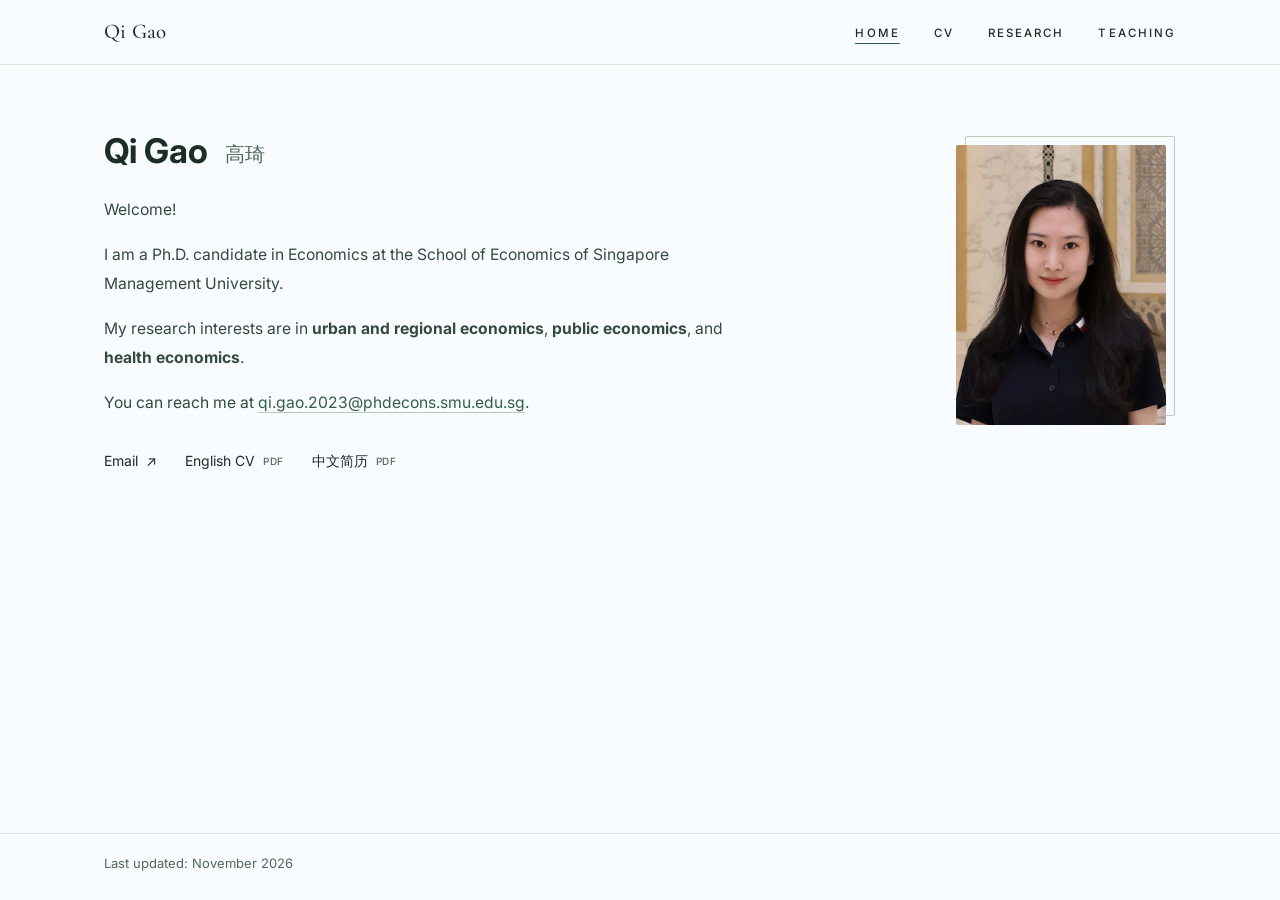
==== index.html @ 9c685627 "Add files via upload" ====
<!doctype html>
<html lang="en">
<head>
  <meta charset="utf-8">
  <meta name="viewport" content="width=device-width, initial-scale=1">
  <meta name="robots" content="noindex, nofollow, noimageindex">
  <meta name="theme-color" content="#f8fbff">
  <title>Qi Gao | Economics, Singapore Management University</title>
  <meta name="description" content="Qi Gao, Ph.D. candidate in Economics at Singapore Management University. Research interests: urban and regional economics; public economics; health economics.">
  <link rel="preconnect" href="https://fonts.googleapis.com">
  <link rel="preconnect" href="https://fonts.gstatic.com" crossorigin>
  <link rel="stylesheet" href="https://fonts.googleapis.com/css2?family=Cormorant+Garamond:wght@500;600&amp;family=Inter:wght@400;500;600;700&amp;display=swap">
  <link rel="stylesheet" href="style.css?v=20261125-lightblue">
  <script src="site.js?v=20261112-email-link" defer></script>
</head>
<body>
  <a class="skip-link" href="#main">Skip to content</a>
  <header class="topbar">
    <div class="inner">
      <a class="logo" href="index.html?v=20261111-home2">Qi Gao</a>
      <nav class="navigation" aria-label="Main navigation">
        <button class="menu-toggle" type="button" aria-label="Open menu" aria-controls="primary-menu" aria-expanded="false">
          <span></span><span></span><span></span>
        </button>
        <ul class="menu" id="primary-menu">
          <li><a href="index.html?v=20261111-home2" aria-current="page">Home</a></li>
          <li><a href="cv.html">CV</a></li>
          <li><a href="research.html">Research</a></li>
          <li><a href="teaching.html">Teaching</a></li>
        </ul>
      </nav>
    </div>
  </header>

  <main id="main">
<section class="hero" aria-labelledby="home-title">
  <div>
    <h1 id="home-title">Qi Gao <span class="name-cn" lang="zh-CN">高琦</span></h1>
    <p>Welcome!</p>
    <p>I am a Ph.D. candidate in Economics at the School of Economics of Singapore Management University.</p>
    <p>My research interests are in <strong>urban and regional economics</strong>, <strong>public economics</strong>, and <strong>health economics</strong>.</p>
    <p>You can reach me at <a href="mailto:qi.gao.2023@phdecons.smu.edu.sg">qi.gao.2023@phdecons.smu.edu.sg</a>.</p>
    <ul class="links" aria-label="Contact and curriculum vitae">
      <li><a href="mailto:qi.gao.2023@phdecons.smu.edu.sg">Email <span aria-hidden="true">↗</span></a></li>
      <li><a href="GaoQi.pdf">English CV <span class="file-type">PDF</span></a></li>
      <li><a href="GaoQi_zh.pdf" lang="zh-CN" hreflang="zh-CN">中文简历 <span class="file-type">PDF</span></a></li>
    </ul>
  </div>
  <div class="portrait">
    <img src="assets/photo.png" alt="Qi Gao" width="210" height="280" fetchpriority="high">
  </div>
</section>

  </main>

  <footer class="footer">
    <p>Last updated: <time datetime="2026-11">November 2026</time></p>
  </footer>
</body>
</html>
---- style.css ----
/* Qi Gao — academic website
   Layout: translucent top bar; two-column hero on Home; single column on inner pages.
   Fonts: Cormorant Garamond (name, headings) + Inter (text).
   To change colors, edit the values in :root only. */
:root {
  --bg: #f8fbff;            /* page background */
  --ink: #1c2d24;           /* main text */
  --body: #344a3d;          /* paragraph text */
  --muted: #526859;         /* secondary text */
  --line: #dce6da;          /* borders */
  --accent: #355e47;          /* deep green: accents, headings, links */
  --accent-light: #b9ccb7;    /* photo frame, underlines */
  --accent-wash: #edf4eb;     /* badges, hover */
  --display: "Cormorant Garamond", "Playfair Display", Georgia, "Songti SC", serif;
  --sans: "Inter", -apple-system, "Helvetica Neue", Arial, "PingFang SC", "Microsoft YaHei", sans-serif;
}

* { box-sizing: border-box; }
html { -webkit-text-size-adjust: 100%; scroll-padding-top: 80px; }
body {
  margin: 0; color: var(--ink); font-family: var(--sans); font-size: 16px; line-height: 1.7;
  background-color: var(--bg);
  min-height: 100vh; display: flex; flex-direction: column;
}
img { max-width: 100%; display: block; }
a { color: var(--accent); text-decoration: none; border-bottom: 1px solid var(--accent-light); }
a:hover, a:focus-visible { color: var(--ink); border-bottom-color: var(--accent); }
:focus-visible { outline: 2px solid var(--accent); outline-offset: 3px; }

/* ===== Top bar ===== */
.topbar {
  position: sticky; top: 0; z-index: 10;
  background: rgba(248, 251, 255, 0.88); backdrop-filter: blur(8px); -webkit-backdrop-filter: blur(8px);
  border-bottom: 1px solid var(--line);
}
.topbar .inner {
  max-width: 1120px; margin: 0 auto; padding: 0 24px; height: 64px;
  display: flex; align-items: center; justify-content: space-between; gap: 16px;
}
.logo { font-family: var(--display); font-size: 21px; font-weight: 500; color: var(--ink); border: 0; letter-spacing: .2px; }
.logo .cn { margin-left: 8px; font-size: 18px; }
.logo:hover { color: var(--accent); }
.menu { list-style: none; margin: 0; padding: 0; display: flex; gap: 34px; }
.menu a {
  font-size: 11.5px; font-weight: 500; letter-spacing: .18em; text-transform: uppercase;
  color: var(--ink); border: 0; padding-bottom: 4px; position: relative;
}
.menu a::after {
  content: ""; position: absolute; left: 0; right: 0; bottom: 0; height: 1px;
  background: var(--accent); transform: scaleX(0); transition: transform .2s ease;
}
.menu a:hover::after, .menu a[aria-current="page"]::after { transform: scaleX(1); }
.menu-toggle {
  display: none; background: none; border: 0; padding: 11px; cursor: pointer; min-width: 44px; min-height: 44px; justify-content: center;
  flex-direction: column; gap: 5px;
}
.menu-toggle span { display: block; width: 22px; height: 1.5px; background: var(--ink); }

main { flex: 1; width: 100%; max-width: 1120px; margin: 0 auto; padding: 0 24px; }

/* ===== Home hero ===== */
.hero {
  display: grid; grid-template-columns: minmax(0, 1fr) 210px; gap: 64px; align-items: start;
  padding: 64px 0 76px;
}
.hero h1 { font-family: var(--sans); font-size: 34px; font-weight: 700; line-height: 1.3; margin: 0 0 22px; }
.hero p { margin: 0 0 16px; max-width: 66ch; color: var(--body); font-size: 15.7px; line-height: 1.85; }
.badge {
  display: inline-block; margin: 0 0 22px; padding: 3px 12px; border-radius: 999px;
  background: var(--accent-wash); color: var(--accent); font-size: 12.5px; font-weight: 600; letter-spacing: .06em;
}
.links { list-style: none; margin: 30px 0 0; padding: 0; display: flex; flex-wrap: wrap; gap: 14px 28px; }
.links a { display: inline-flex; align-items: center; gap: 8px; color: var(--ink); border: 0; font-size: 14px; }
.links a:hover { color: var(--accent); }
.links svg { width: 18px; height: 18px; fill: currentColor; flex: none; }

/* Photo with an offset frame */
.portrait { position: relative; width: 210px; max-width: 100%; justify-self: end; margin: 16px 10px 0 0; }
.portrait::before {
  content: ""; position: absolute; top: -9px; right: -9px; bottom: 9px; left: 9px;
  border: 1px solid var(--accent-light); border-radius: 2px;
}
.portrait img { position: relative; width: 100%; aspect-ratio: 3 / 4; object-fit: cover; border-radius: 2px; }

/* ===== Inner pages ===== */
.page { padding: 56px 0 80px; max-width: 860px; }
.page h1 { font-family: var(--display); font-size: 42px; font-weight: 500; line-height: 1.15; margin: 0 0 8px; }
.page .lede { color: var(--muted); margin: 0 0 40px; }
.page h2 {
  font-family: var(--display); font-size: 27px; font-weight: 500; color: var(--accent);
  margin: 44px 0 14px; padding-bottom: 8px; border-bottom: 1px solid var(--line);
}
.page h3 { font-size: 13px; font-weight: 600; letter-spacing: .12em; text-transform: uppercase; color: var(--muted); margin: 26px 0 10px; }

/* Papers */
.paper { padding: 18px 0 20px; border-bottom: 1px solid var(--line); }
.paper:last-child { border-bottom: 0; }
.paper .title { font-size: 17px; font-weight: 600; line-height: 1.5; margin: 0 0 4px; color: var(--ink); letter-spacing: normal; text-transform: none; }
.paper .meta { margin: 0; color: var(--muted); font-size: 14.5px; }
.paper .status { margin: 2px 0 0; color: var(--body); font-size: 14.5px; }
.paper .actions { display: flex; flex-wrap: wrap; gap: 6px 22px; margin: 10px 0 0; font-size: 14px; }
.paper details { font-size: 14.5px; }
.paper summary { cursor: pointer; color: var(--accent); list-style: none; display: inline; }
.paper summary::-webkit-details-marker { display: none; }
.paper summary::before { content: "+ "; }
.paper details[open] summary::before { content: "− "; }
.paper details p { margin: 10px 0 0; color: var(--body); line-height: 1.8; max-width: 70ch; }

/* Dated lists (teaching) */
.dated { list-style: none; margin: 0; padding: 0; }
.dated li { display: grid; grid-template-columns: 130px minmax(0, 1fr); gap: 16px; padding: 8px 0; border-bottom: 1px solid var(--line); }
.dated li:last-child { border-bottom: 0; }
.dated .when { color: var(--muted); font-variant-numeric: tabular-nums; font-size: 14.5px; }

/* CV page */
.button {
  display: inline-block; padding: 10px 20px; border: 1px solid var(--accent); border-radius: 2px;
  color: var(--accent); font-size: 13px; font-weight: 600; letter-spacing: .02em;
}
.button:hover { background: var(--accent); color: #ffffff; border-color: var(--accent); }
.cv-preview { width: 100%; height: 76vh; min-height: 480px; border: 1px solid var(--line); margin-top: 14px; background: #fff; overflow: auto; scrollbar-gutter: stable; }
.cv-preview img { width: 100%; height: auto; }
.cv-preview img + img { border-top: 8px solid var(--line); }
.preview-note { font-size: 12px; color: var(--muted); margin: 8px 0 0; }

.footer { border-top: 1px solid var(--line); }
.footer p { max-width: 1120px; margin: 0 auto; padding: 18px 24px 26px; color: var(--muted); font-size: 13px; }

@media (prefers-reduced-motion: reduce) { * { transition: none !important; } }

@media (max-width: 860px) {
  .hero { grid-template-columns: minmax(0, 1fr) 180px; gap: 32px; padding: 44px 0 64px; }
  .portrait { width: 180px; }
  .hero h1 { font-size: 30px; }
}
@media (max-width: 680px) {
  .topbar .inner { padding: 0 18px; }
  main { padding: 0 18px; }
  .menu-toggle { display: flex; }
  .menu {
    display: none; position: absolute; top: 64px; left: 0; right: 0;
    flex-direction: column; gap: 0; padding: 8px 18px 14px;
    background: rgba(248, 251, 255, 0.98); border-bottom: 1px solid var(--line);
  }
  .menu.open { display: flex; }
  .menu li a { display: block; padding: 12px 0; }
  .menu a::after { display: none; }
  .menu a[aria-current="page"] { color: var(--accent); }
  .page { padding: 40px 0 64px; }
  .page h1 { font-size: 34px; }
  .hero { grid-template-columns: 1fr; gap: 28px; }
  .portrait { justify-self: start; width: 160px; margin: 0 0 0 0; }
  .hero p a { overflow-wrap: anywhere; }
  .dated li { grid-template-columns: 1fr; gap: 0; }
}

/* Shared navigation and compact CV controls */
.navigation { display: flex; align-items: center; }
.skip-link { position: fixed; top: -100px; left: 18px; z-index: 20; background: var(--bg); padding: 10px 16px; }
.skip-link:focus { top: 10px; }
.sr-only { position: absolute; width: 1px; height: 1px; padding: 0; margin: -1px; overflow: hidden; clip-path: inset(50%); white-space: nowrap; border: 0; }
.hero .badge { color: var(--accent); font-size: 12.5px; line-height: 1.7; margin-bottom: 22px; }
.hero .name-cn { font-size: 20px; font-weight: 400; margin-left: 10px; color: var(--muted); vertical-align: middle; }
.file-type { font-size: 10px; font-weight: 500; letter-spacing: .06em; color: var(--muted); }
.button:hover .file-type { color: #fff; }
.original-title { margin: 4px 0 6px; font-size: 15px; color: var(--body); }
.course-level, .entry-detail { color: var(--muted); }
.entry-detail { display: inline-block; font-size: 14px; margin-top: 4px; }
.cv-downloads { display: flex; flex-wrap: wrap; gap: 12px; }
.cv-downloads .button { display: inline-flex; align-items: center; gap: 14px; min-height: 44px; }
.cv-preview-heading { display: flex; flex-wrap: wrap; align-items: center; justify-content: space-between; gap: 14px; margin-top: 36px; }
.cv-preview-heading h2 { margin: 0; padding: 0; border: 0; font-size: 24px; }
.cv-switch { display: flex; gap: 4px; padding: 3px; border: 1px solid var(--line); border-radius: 4px; }
.cv-switch button { font: inherit; font-size: 13px; color: var(--accent); border: 1px solid transparent; border-radius: 2px; background: transparent; padding: 7px 14px; min-height: 38px; cursor: pointer; }
.cv-switch button[aria-pressed="true"] { background: var(--accent); color: #fff; }
.cv-switch button:hover { border-color: var(--accent); }
.service-list { display: grid; grid-template-columns: 160px minmax(0, 1fr); gap: 14px 18px; margin: 20px 0 0; }
.service-list dt { color: var(--muted); font-size: 14px; }
.service-list dd { margin: 0; color: var(--body); }
@media (max-width: 680px) {
  .service-list { grid-template-columns: 1fr; gap: 4px; }
  .service-list dd { margin-bottom: 14px; }
  .cv-preview { height: 65vh; min-height: 360px; }
  .cv-switch button { min-height: 44px; }
}

/* Education follows the Home introduction. */
.page.home-education { padding-top: 0; }
.page.home-education h2 { margin-top: 0; }
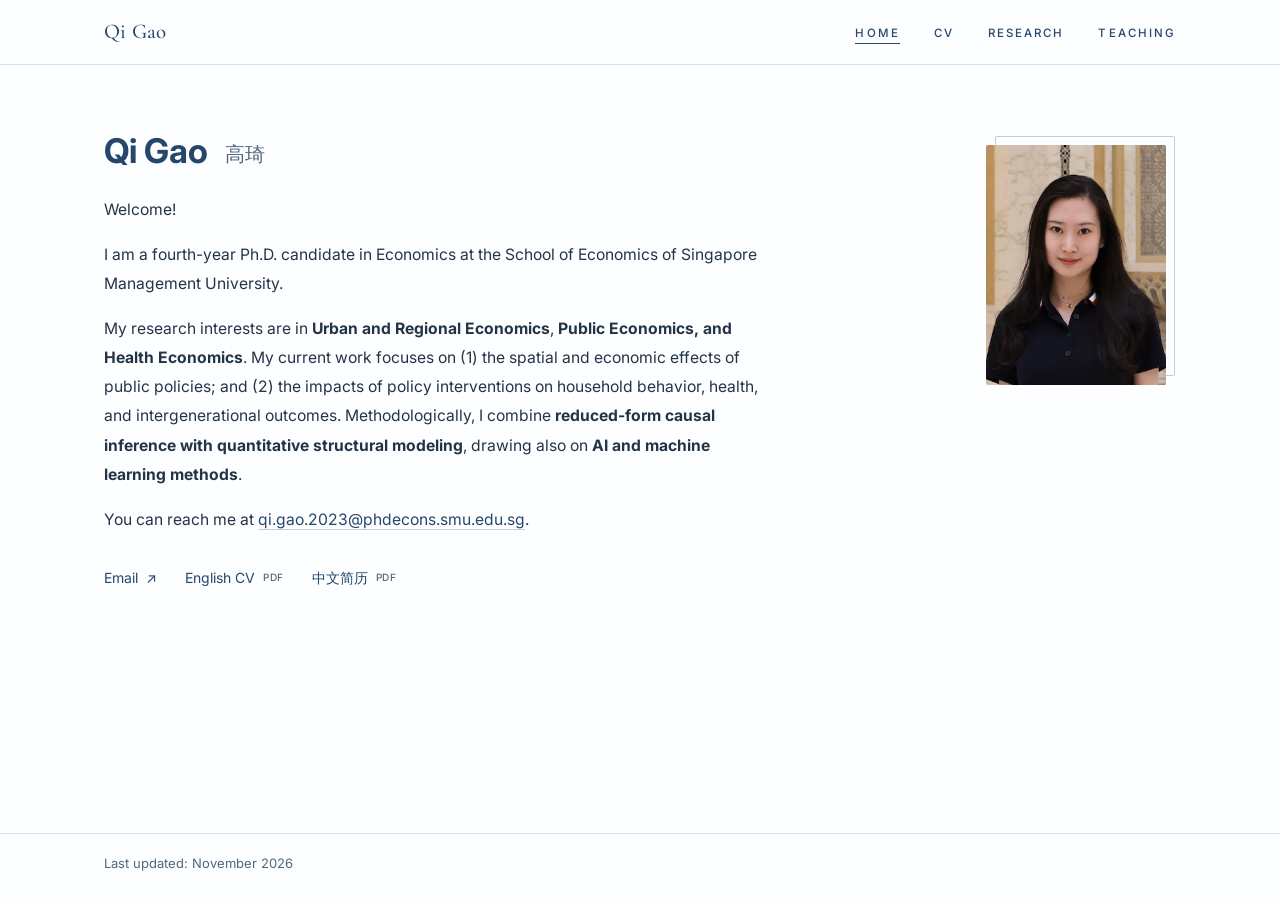
==== commit c9bc5301: "Add files via upload" ====
--- a/index.html
+++ b/index.html
@@ -4,13 +4,13 @@
   <meta charset="utf-8">
   <meta name="viewport" content="width=device-width, initial-scale=1">
   <meta name="robots" content="noindex, nofollow, noimageindex">
-  <meta name="theme-color" content="#f8fbff">
+  <meta name="theme-color" content="#fdfeff">
   <title>Qi Gao | Economics, Singapore Management University</title>
   <meta name="description" content="Qi Gao, Ph.D. candidate in Economics at Singapore Management University. Research interests: urban and regional economics; public economics; health economics.">
   <link rel="preconnect" href="https://fonts.googleapis.com">
   <link rel="preconnect" href="https://fonts.gstatic.com" crossorigin>
   <link rel="stylesheet" href="https://fonts.googleapis.com/css2?family=Cormorant+Garamond:wght@500;600&amp;family=Inter:wght@400;500;600;700&amp;display=swap">
-  <link rel="stylesheet" href="style.css?v=20261125-lightblue">
+  <link rel="stylesheet" href="style.css?v=20261125-medium-photo">
   <script src="site.js?v=20261112-email-link" defer></script>
 </head>
 <body>
@@ -37,8 +37,8 @@
   <div>
     <h1 id="home-title">Qi Gao <span class="name-cn" lang="zh-CN">高琦</span></h1>
     <p>Welcome!</p>
-    <p>I am a Ph.D. candidate in Economics at the School of Economics of Singapore Management University.</p>
-    <p>My research interests are in <strong>urban and regional economics</strong>, <strong>public economics</strong>, and <strong>health economics</strong>.</p>
+    <p>I am a fourth-year Ph.D. candidate in Economics at the School of Economics of Singapore Management University.</p>
+    <p>My research interests are in <strong>Urban and Regional Economics</strong>, <strong>Public Economics, and Health Economics</strong>. My current work focuses on (1) the spatial and economic effects of public policies; and (2) the impacts of policy interventions on household behavior, health, and intergenerational outcomes. Methodologically, I combine <strong>reduced-form causal inference with quantitative structural modeling</strong>, drawing also on <strong>AI and machine learning methods</strong>.</p>
     <p>You can reach me at <a href="mailto:qi.gao.2023@phdecons.smu.edu.sg">qi.gao.2023@phdecons.smu.edu.sg</a>.</p>
     <ul class="links" aria-label="Contact and curriculum vitae">
       <li><a href="mailto:qi.gao.2023@phdecons.smu.edu.sg">Email <span aria-hidden="true">↗</span></a></li>
@@ -47,7 +47,7 @@
     </ul>
   </div>
   <div class="portrait">
-    <img src="assets/photo.png" alt="Qi Gao" width="210" height="280" fetchpriority="high">
+    <img src="assets/photo.png" alt="Qi Gao" width="180" height="240" fetchpriority="high">
   </div>
 </section>
 
--- a/style.css
+++ b/style.css
@@ -3,14 +3,14 @@
    Fonts: Cormorant Garamond (name, headings) + Inter (text).
    To change colors, edit the values in :root only. */
 :root {
-  --bg: #f8fbff;            /* page background */
-  --ink: #1c2d24;           /* main text */
-  --body: #344a3d;          /* paragraph text */
-  --muted: #526859;         /* secondary text */
-  --line: #dce6da;          /* borders */
-  --accent: #355e47;          /* deep green: accents, headings, links */
-  --accent-light: #b9ccb7;    /* photo frame, underlines */
-  --accent-wash: #edf4eb;     /* badges, hover */
+  --bg: #fdfeff;            /* page background */
+  --ink: #24476b;           /* main text */
+  --body: #243447;          /* paragraph text */
+  --muted: #52677d;         /* secondary text */
+  --line: #d9e3ee;          /* borders */
+  --accent: #24476b;          /* navy blue: accents, headings, links */
+  --accent-light: #bdcede;    /* photo frame, underlines */
+  --accent-wash: #eaf2fa;     /* badges, hover */
   --display: "Cormorant Garamond", "Playfair Display", Georgia, "Songti SC", serif;
   --sans: "Inter", -apple-system, "Helvetica Neue", Arial, "PingFang SC", "Microsoft YaHei", sans-serif;
 }
@@ -18,10 +18,11 @@
 * { box-sizing: border-box; }
 html { -webkit-text-size-adjust: 100%; scroll-padding-top: 80px; }
 body {
-  margin: 0; color: var(--ink); font-family: var(--sans); font-size: 16px; line-height: 1.7;
+  margin: 0; color: var(--body); font-family: var(--sans); font-size: 16px; line-height: 1.7;
   background-color: var(--bg);
   min-height: 100vh; display: flex; flex-direction: column;
 }
+h1, h2, h3 { color: var(--ink); }
 img { max-width: 100%; display: block; }
 a { color: var(--accent); text-decoration: none; border-bottom: 1px solid var(--accent-light); }
 a:hover, a:focus-visible { color: var(--ink); border-bottom-color: var(--accent); }
@@ -30,7 +31,7 @@
 /* ===== Top bar ===== */
 .topbar {
   position: sticky; top: 0; z-index: 10;
-  background: rgba(248, 251, 255, 0.88); backdrop-filter: blur(8px); -webkit-backdrop-filter: blur(8px);
+  background: rgba(253, 254, 255, 0.88); backdrop-filter: blur(8px); -webkit-backdrop-filter: blur(8px);
   border-bottom: 1px solid var(--line);
 }
 .topbar .inner {
@@ -60,7 +61,7 @@
 
 /* ===== Home hero ===== */
 .hero {
-  display: grid; grid-template-columns: minmax(0, 1fr) 210px; gap: 64px; align-items: start;
+  display: grid; grid-template-columns: minmax(0, 1fr) 180px; gap: 64px; align-items: start;
   padding: 64px 0 76px;
 }
 .hero h1 { font-family: var(--sans); font-size: 34px; font-weight: 700; line-height: 1.3; margin: 0 0 22px; }
@@ -75,12 +76,12 @@
 .links svg { width: 18px; height: 18px; fill: currentColor; flex: none; }
 
 /* Photo with an offset frame */
-.portrait { position: relative; width: 210px; max-width: 100%; justify-self: end; margin: 16px 10px 0 0; }
+.portrait { position: relative; width: 180px; max-width: 100%; justify-self: end; margin: 16px 10px 0 0; }
 .portrait::before {
   content: ""; position: absolute; top: -9px; right: -9px; bottom: 9px; left: 9px;
   border: 1px solid var(--accent-light); border-radius: 2px;
 }
-.portrait img { position: relative; width: 100%; aspect-ratio: 3 / 4; object-fit: cover; border-radius: 2px; }
+.portrait img { position: relative; width: 100%; height: auto; aspect-ratio: 3 / 4; object-fit: cover; border-radius: 2px; }
 
 /* ===== Inner pages ===== */
 .page { padding: 56px 0 80px; max-width: 860px; }
@@ -90,7 +91,7 @@
   font-family: var(--display); font-size: 27px; font-weight: 500; color: var(--accent);
   margin: 44px 0 14px; padding-bottom: 8px; border-bottom: 1px solid var(--line);
 }
-.page h3 { font-size: 13px; font-weight: 600; letter-spacing: .12em; text-transform: uppercase; color: var(--muted); margin: 26px 0 10px; }
+.page h3 { font-size: 13px; font-weight: 600; letter-spacing: .12em; text-transform: uppercase; color: var(--ink); margin: 26px 0 10px; }
 
 /* Papers */
 .paper { padding: 18px 0 20px; border-bottom: 1px solid var(--line); }
@@ -140,7 +141,7 @@
   .menu {
     display: none; position: absolute; top: 64px; left: 0; right: 0;
     flex-direction: column; gap: 0; padding: 8px 18px 14px;
-    background: rgba(248, 251, 255, 0.98); border-bottom: 1px solid var(--line);
+    background: rgba(253, 254, 255, 0.98); border-bottom: 1px solid var(--line);
   }
   .menu.open { display: flex; }
   .menu li a { display: block; padding: 12px 0; }
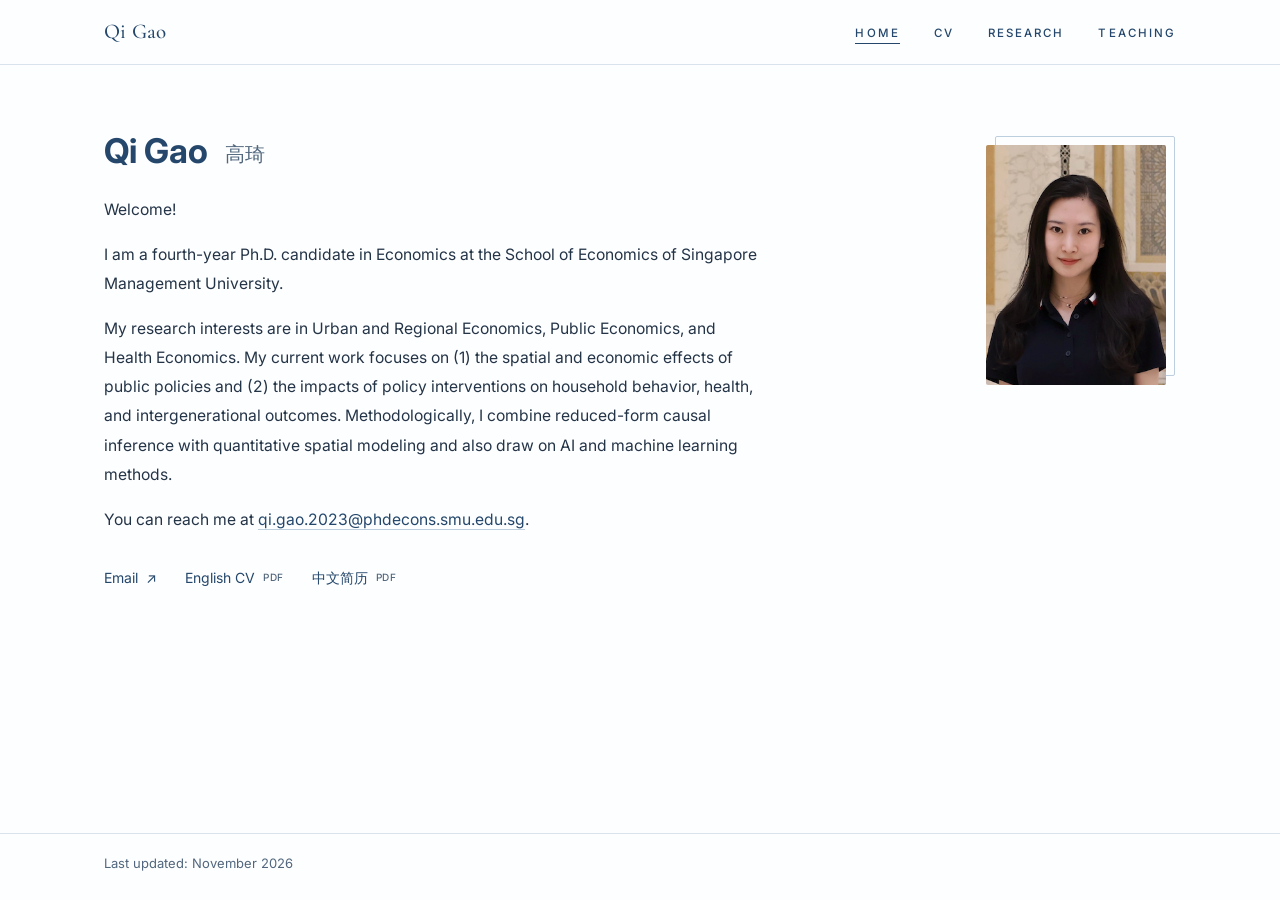
==== commit 756af704: "Add files via upload" ====
--- a/index.html
+++ b/index.html
@@ -38,7 +38,7 @@
     <h1 id="home-title">Qi Gao <span class="name-cn" lang="zh-CN">高琦</span></h1>
     <p>Welcome!</p>
     <p>I am a fourth-year Ph.D. candidate in Economics at the School of Economics of Singapore Management University.</p>
-    <p>My research interests are in <strong>Urban and Regional Economics</strong>, <strong>Public Economics, and Health Economics</strong>. My current work focuses on (1) the spatial and economic effects of public policies; and (2) the impacts of policy interventions on household behavior, health, and intergenerational outcomes. Methodologically, I combine <strong>reduced-form causal inference with quantitative structural modeling</strong>, drawing also on <strong>AI and machine learning methods</strong>.</p>
+    <p>My research interests are in Urban and Regional Economics, Public Economics, and Health Economics. My current work focuses on (1) the spatial and economic effects of public policies and (2) the impacts of policy interventions on household behavior, health, and intergenerational outcomes. Methodologically, I combine reduced-form causal inference with quantitative spatial modeling and also draw on AI and machine learning methods.</p>
     <p>You can reach me at <a href="mailto:qi.gao.2023@phdecons.smu.edu.sg">qi.gao.2023@phdecons.smu.edu.sg</a>.</p>
     <ul class="links" aria-label="Contact and curriculum vitae">
       <li><a href="mailto:qi.gao.2023@phdecons.smu.edu.sg">Email <span aria-hidden="true">↗</span></a></li>
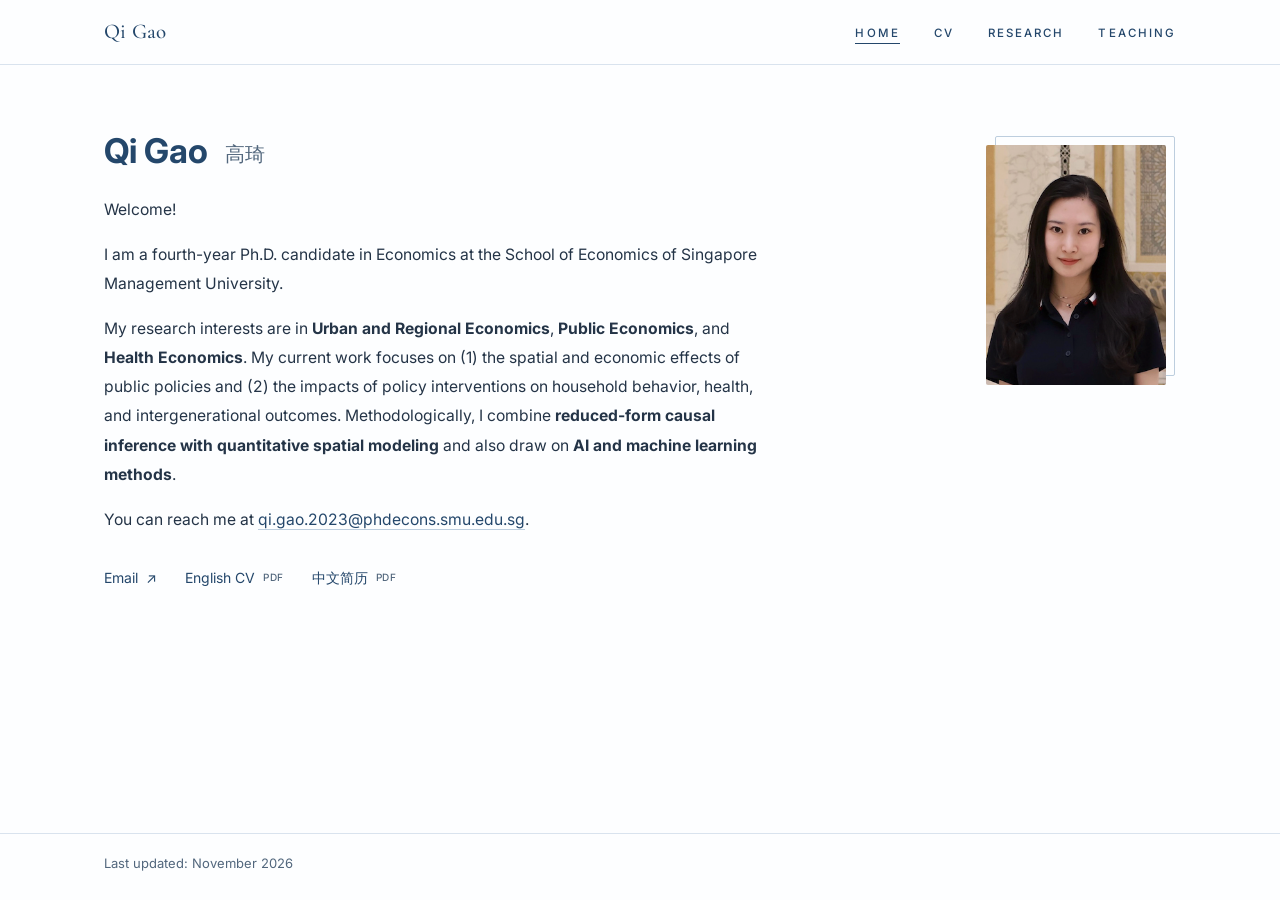
==== commit e8f5fb21: "Add files via upload" ====
--- a/index.html
+++ b/index.html
@@ -38,7 +38,7 @@
     <h1 id="home-title">Qi Gao <span class="name-cn" lang="zh-CN">高琦</span></h1>
     <p>Welcome!</p>
     <p>I am a fourth-year Ph.D. candidate in Economics at the School of Economics of Singapore Management University.</p>
-    <p>My research interests are in Urban and Regional Economics, Public Economics, and Health Economics. My current work focuses on (1) the spatial and economic effects of public policies and (2) the impacts of policy interventions on household behavior, health, and intergenerational outcomes. Methodologically, I combine reduced-form causal inference with quantitative spatial modeling and also draw on AI and machine learning methods.</p>
+    <p>My research interests are in <strong>Urban and Regional Economics</strong>, <strong>Public Economics</strong>, and <strong>Health Economics</strong>. My current work focuses on (1) the spatial and economic effects of public policies and (2) the impacts of policy interventions on household behavior, health, and intergenerational outcomes. Methodologically, I combine <strong>reduced-form causal inference with quantitative spatial modeling</strong> and also draw on <strong>AI and machine learning methods</strong>.</p>
     <p>You can reach me at <a href="mailto:qi.gao.2023@phdecons.smu.edu.sg">qi.gao.2023@phdecons.smu.edu.sg</a>.</p>
     <ul class="links" aria-label="Contact and curriculum vitae">
       <li><a href="mailto:qi.gao.2023@phdecons.smu.edu.sg">Email <span aria-hidden="true">↗</span></a></li>
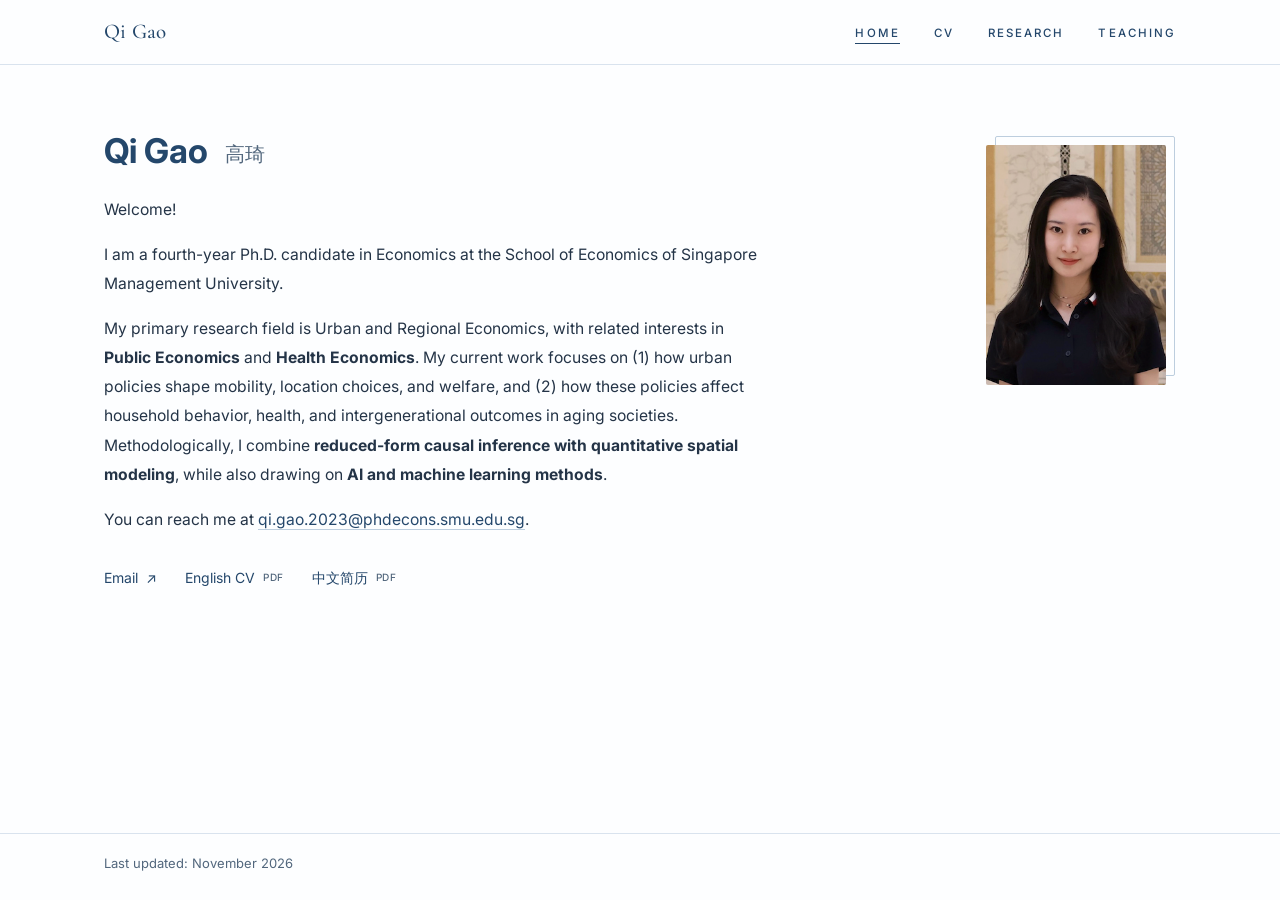
==== commit 78e31240: "Add files via upload" ====
--- a/index.html
+++ b/index.html
@@ -3,7 +3,6 @@
 <head>
   <meta charset="utf-8">
   <meta name="viewport" content="width=device-width, initial-scale=1">
-  <meta name="robots" content="noindex, nofollow, noimageindex">
   <meta name="theme-color" content="#fdfeff">
   <title>Qi Gao | Economics, Singapore Management University</title>
   <meta name="description" content="Qi Gao, Ph.D. candidate in Economics at Singapore Management University. Research interests: urban and regional economics; public economics; health economics.">
@@ -38,7 +37,7 @@
     <h1 id="home-title">Qi Gao <span class="name-cn" lang="zh-CN">高琦</span></h1>
     <p>Welcome!</p>
     <p>I am a fourth-year Ph.D. candidate in Economics at the School of Economics of Singapore Management University.</p>
-    <p>My research interests are in <strong>Urban and Regional Economics</strong>, <strong>Public Economics</strong>, and <strong>Health Economics</strong>. My current work focuses on (1) the spatial and economic effects of public policies and (2) the impacts of policy interventions on household behavior, health, and intergenerational outcomes. Methodologically, I combine <strong>reduced-form causal inference with quantitative spatial modeling</strong> and also draw on <strong>AI and machine learning methods</strong>.</p>
+    <p>My primary research field is Urban and Regional Economics, with related interests in <strong>Public Economics</strong> and <strong>Health Economics</strong>. My current work focuses on (1) how urban policies shape mobility, location choices, and welfare, and (2) how these policies affect household behavior, health, and intergenerational outcomes in aging societies. Methodologically, I combine <strong>reduced-form causal inference with quantitative spatial modeling</strong>, while also drawing on <strong>AI and machine learning methods</strong>.</p>
     <p>You can reach me at <a href="mailto:qi.gao.2023@phdecons.smu.edu.sg">qi.gao.2023@phdecons.smu.edu.sg</a>.</p>
     <ul class="links" aria-label="Contact and curriculum vitae">
       <li><a href="mailto:qi.gao.2023@phdecons.smu.edu.sg">Email <span aria-hidden="true">↗</span></a></li>
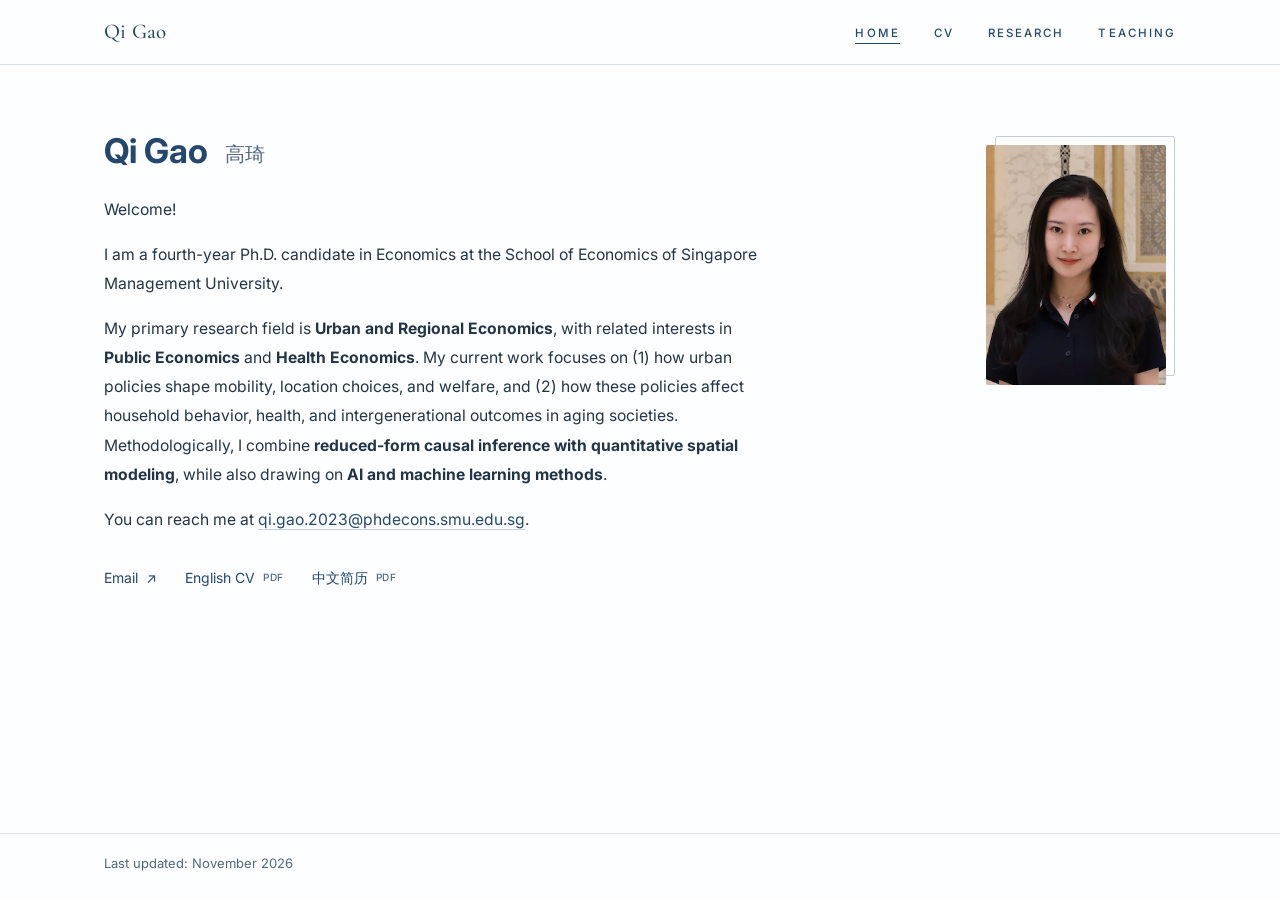
==== commit ea5b542c: "Update index.html" ====
--- a/index.html
+++ b/index.html
@@ -37,7 +37,7 @@
     <h1 id="home-title">Qi Gao <span class="name-cn" lang="zh-CN">高琦</span></h1>
     <p>Welcome!</p>
     <p>I am a fourth-year Ph.D. candidate in Economics at the School of Economics of Singapore Management University.</p>
-    <p>My primary research field is Urban and Regional Economics, with related interests in <strong>Public Economics</strong> and <strong>Health Economics</strong>. My current work focuses on (1) how urban policies shape mobility, location choices, and welfare, and (2) how these policies affect household behavior, health, and intergenerational outcomes in aging societies. Methodologically, I combine <strong>reduced-form causal inference with quantitative spatial modeling</strong>, while also drawing on <strong>AI and machine learning methods</strong>.</p>
+    <p>My primary research field is <strong>Urban and Regional Economics</strong>, with related interests in <strong>Public Economics</strong> and <strong>Health Economics</strong>. My current work focuses on (1) how urban policies shape mobility, location choices, and welfare, and (2) how these policies affect household behavior, health, and intergenerational outcomes in aging societies. Methodologically, I combine <strong>reduced-form causal inference with quantitative spatial modeling</strong>, while also drawing on <strong>AI and machine learning methods</strong>.</p>
     <p>You can reach me at <a href="mailto:qi.gao.2023@phdecons.smu.edu.sg">qi.gao.2023@phdecons.smu.edu.sg</a>.</p>
     <ul class="links" aria-label="Contact and curriculum vitae">
       <li><a href="mailto:qi.gao.2023@phdecons.smu.edu.sg">Email <span aria-hidden="true">↗</span></a></li>
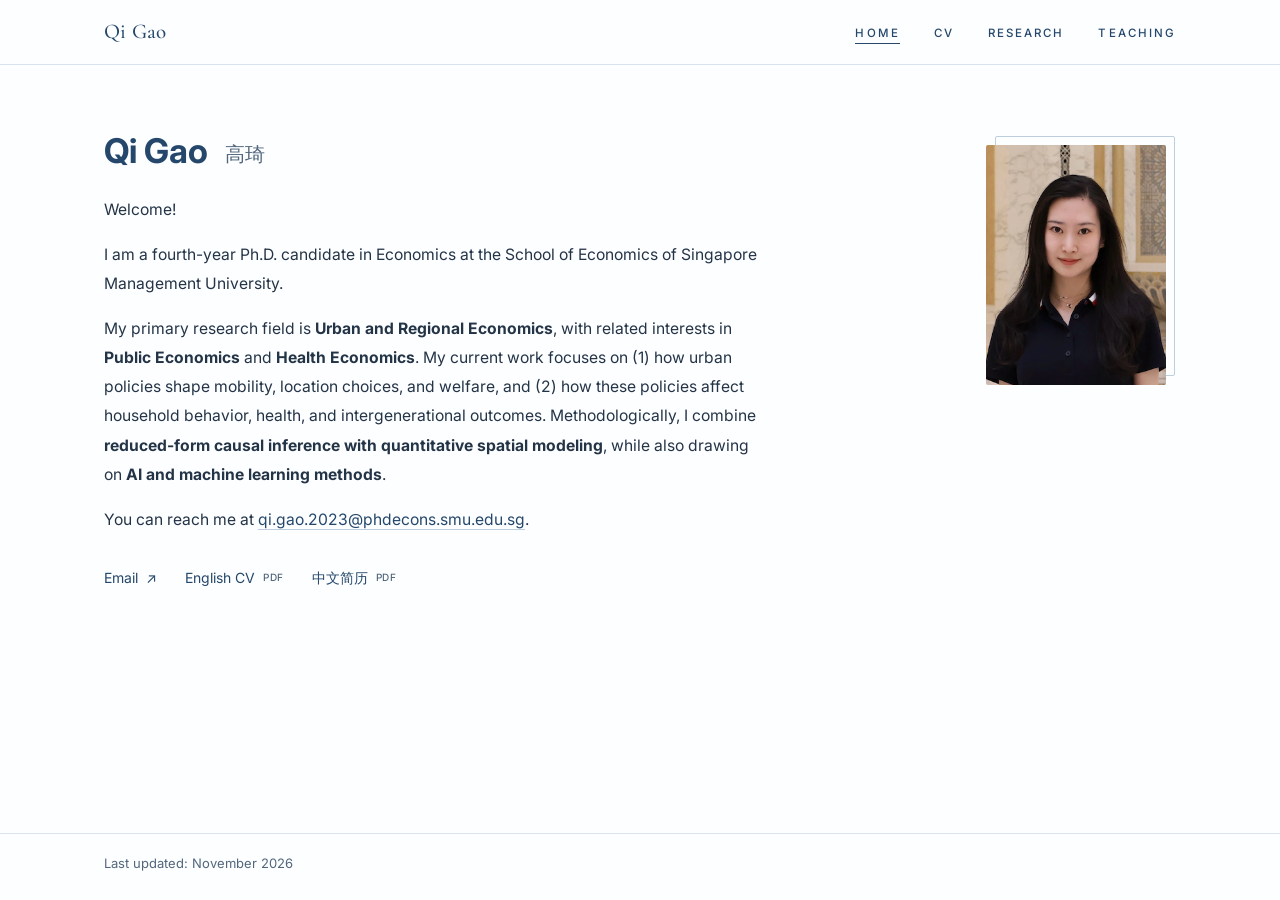
==== commit 842746cf: "Update index.html" ====
--- a/index.html
+++ b/index.html
@@ -37,7 +37,7 @@
     <h1 id="home-title">Qi Gao <span class="name-cn" lang="zh-CN">高琦</span></h1>
     <p>Welcome!</p>
     <p>I am a fourth-year Ph.D. candidate in Economics at the School of Economics of Singapore Management University.</p>
-    <p>My primary research field is <strong>Urban and Regional Economics</strong>, with related interests in <strong>Public Economics</strong> and <strong>Health Economics</strong>. My current work focuses on (1) how urban policies shape mobility, location choices, and welfare, and (2) how these policies affect household behavior, health, and intergenerational outcomes in aging societies. Methodologically, I combine <strong>reduced-form causal inference with quantitative spatial modeling</strong>, while also drawing on <strong>AI and machine learning methods</strong>.</p>
+    <p>My primary research field is <strong>Urban and Regional Economics</strong>, with related interests in <strong>Public Economics</strong> and <strong>Health Economics</strong>. My current work focuses on (1) how urban policies shape mobility, location choices, and welfare, and (2) how these policies affect household behavior, health, and intergenerational outcomes. Methodologically, I combine <strong>reduced-form causal inference with quantitative spatial modeling</strong>, while also drawing on <strong>AI and machine learning methods</strong>.</p>
     <p>You can reach me at <a href="mailto:qi.gao.2023@phdecons.smu.edu.sg">qi.gao.2023@phdecons.smu.edu.sg</a>.</p>
     <ul class="links" aria-label="Contact and curriculum vitae">
       <li><a href="mailto:qi.gao.2023@phdecons.smu.edu.sg">Email <span aria-hidden="true">↗</span></a></li>
